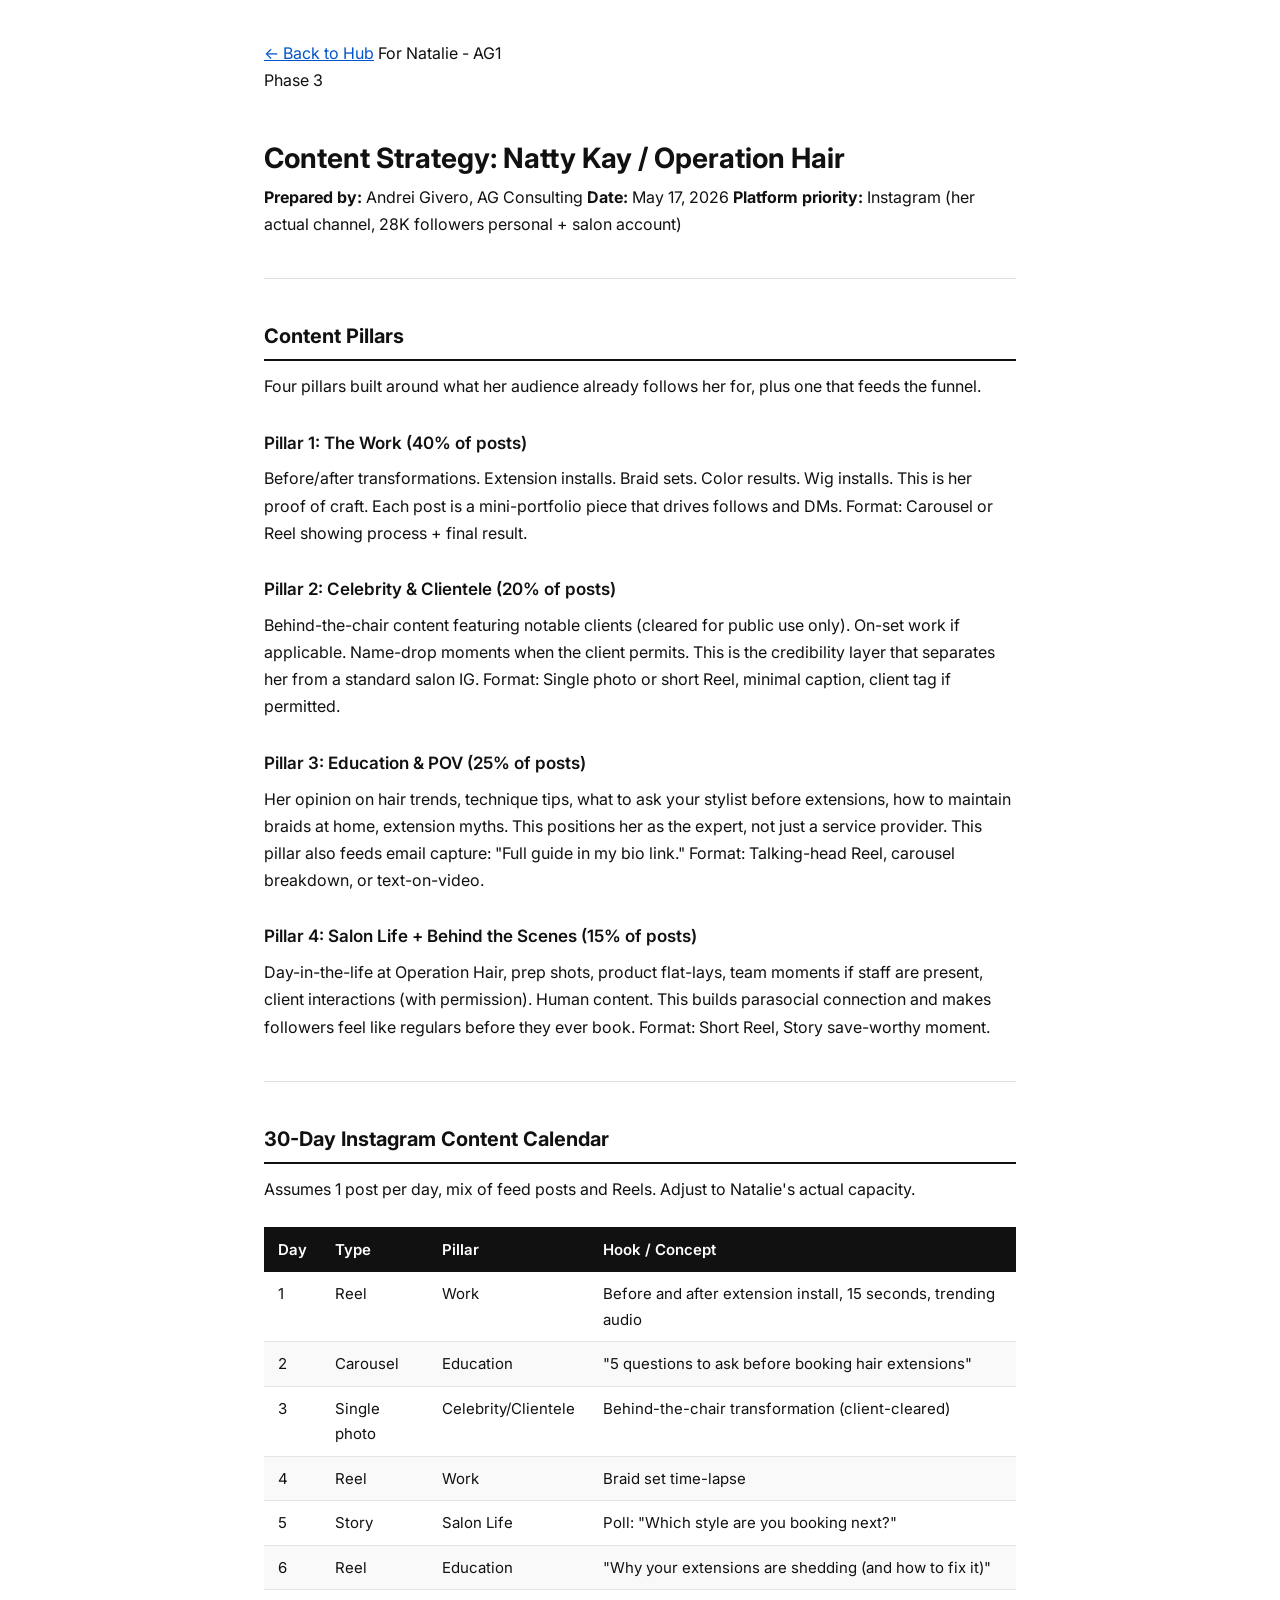
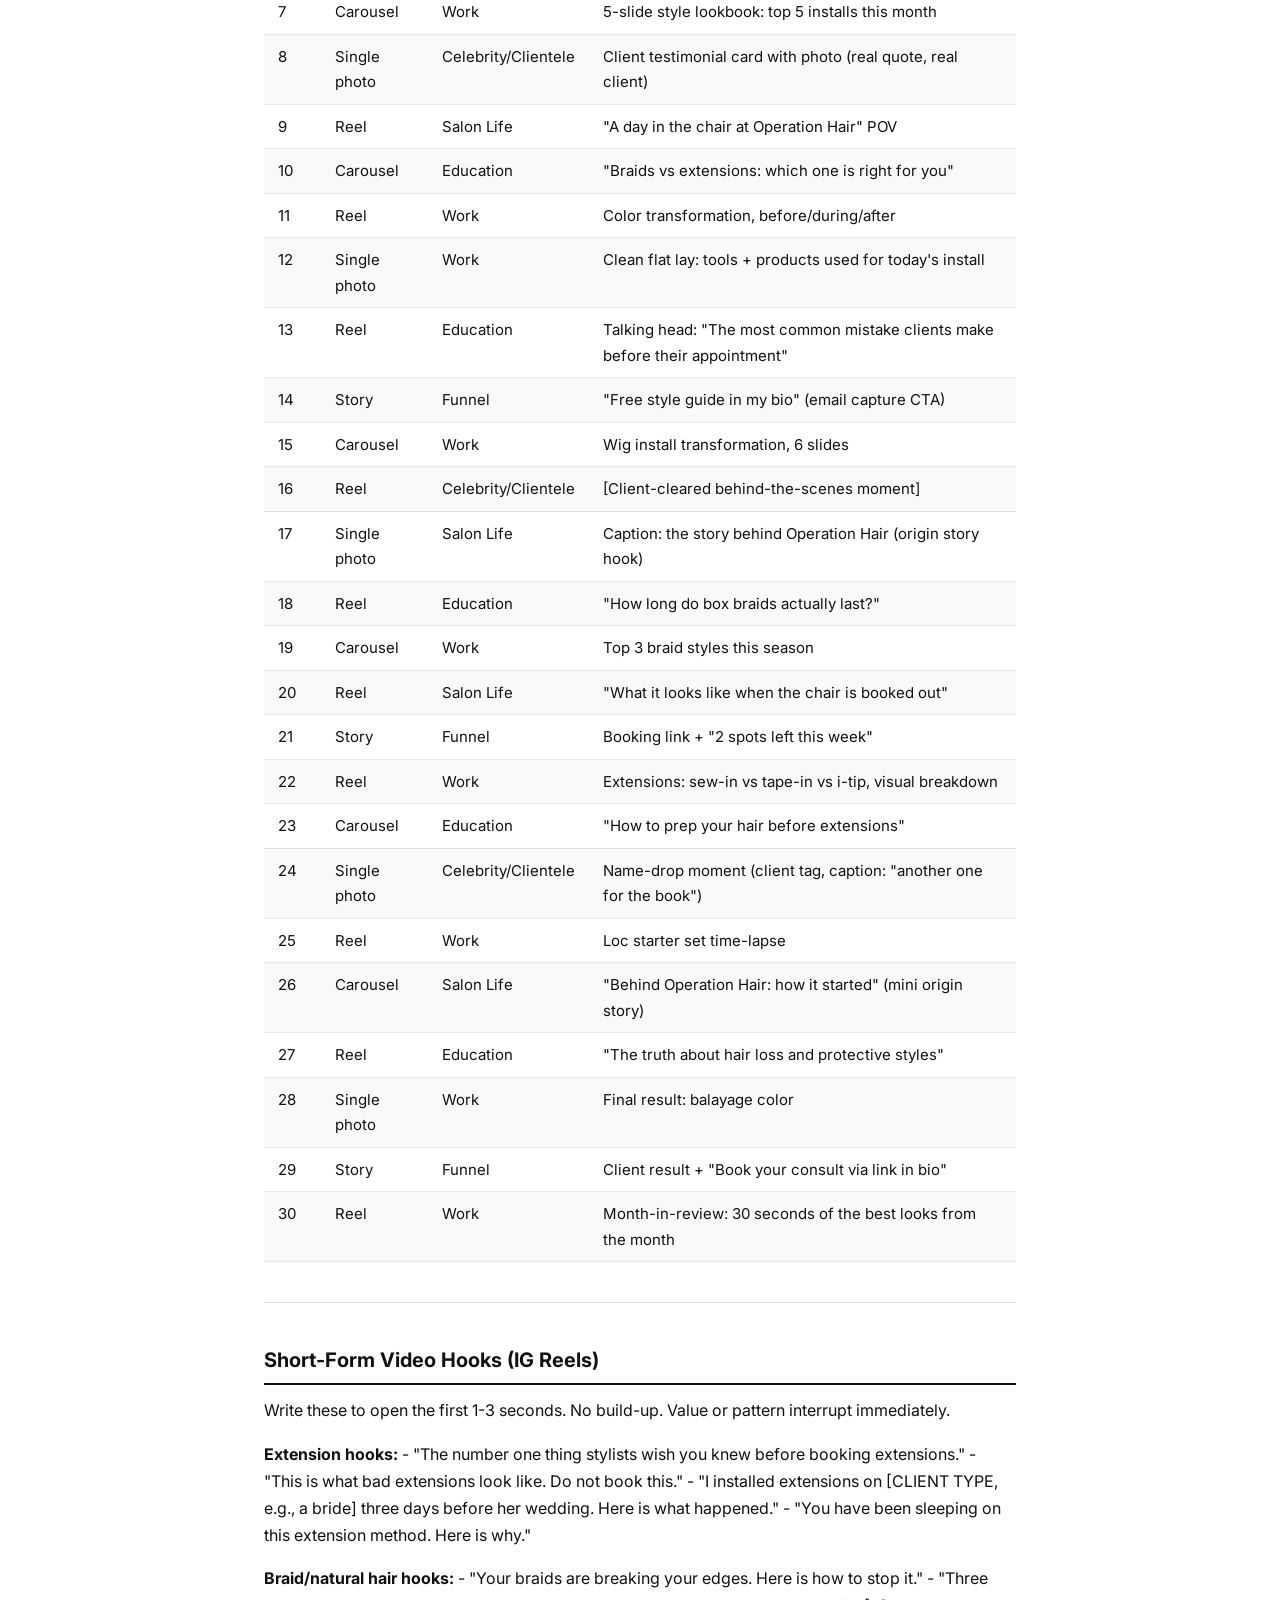
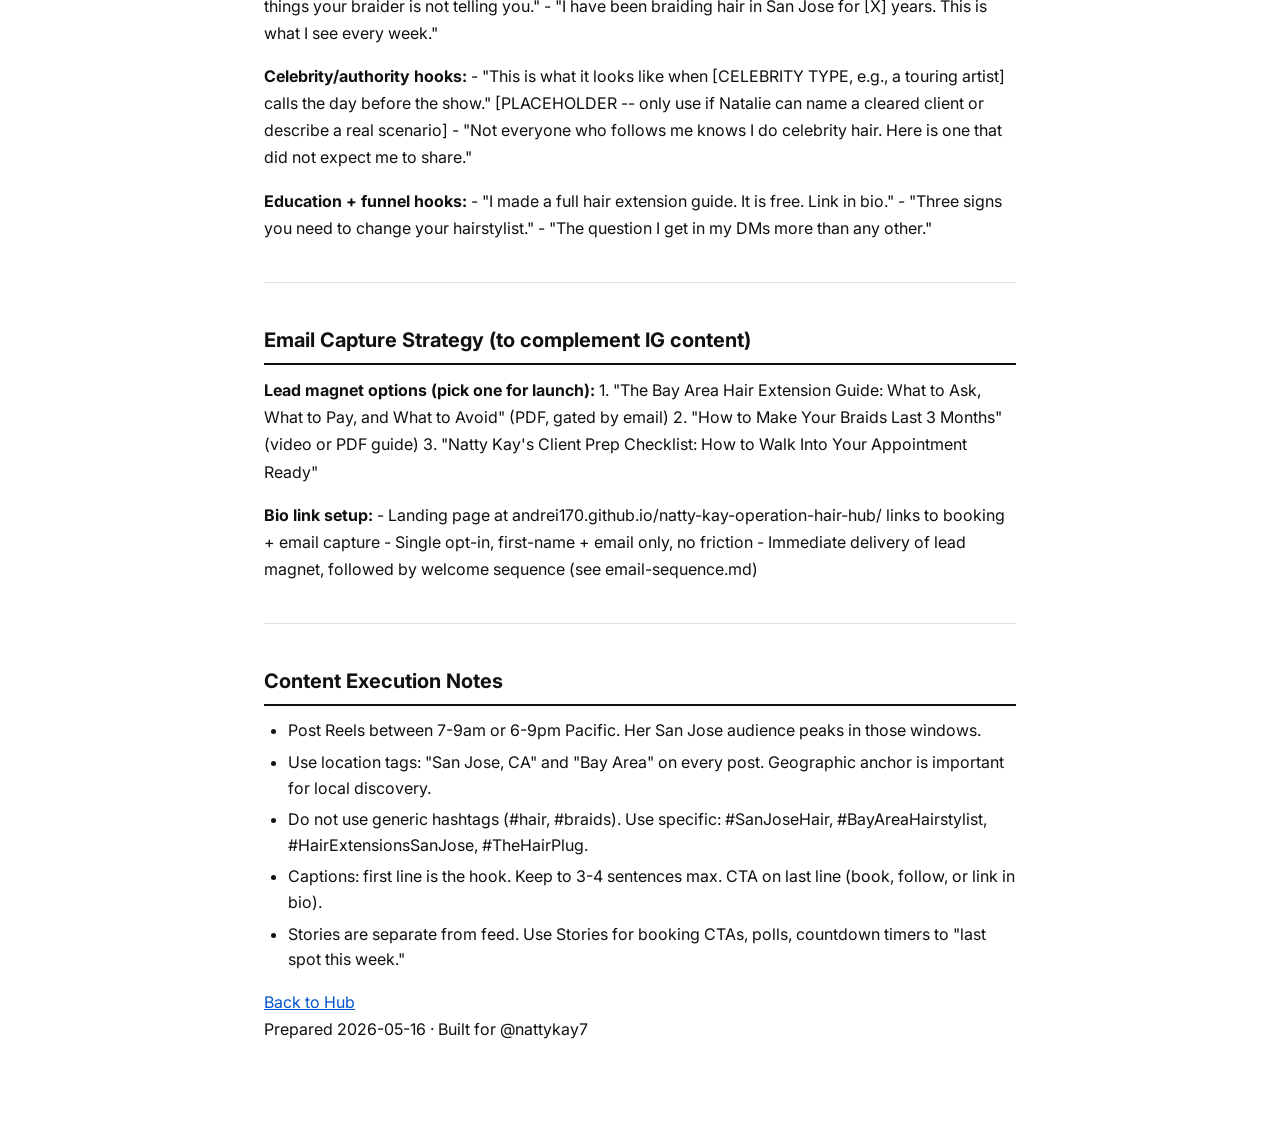
==== content-strategy.html @ c5b00cc5 "Deploy hub + docs + proof" ====
<!DOCTYPE html>
<html lang="en">
<head>
<meta charset="UTF-8">
<meta name="viewport" content="width=device-width, initial-scale=1.0">
<title>Content Strategy - For Natalie - AG1</title>
<meta name="description" content="Content Strategy - built for @nattykay7 by AG1 Consulting.">
<meta name="robots" content="noindex">
<meta property="og:title" content="Content Strategy - For Natalie">
<meta property="og:description" content="Part of the warm-reentry plan built for @nattykay7 by AG1 Consulting.">
<meta property="og:type" content="article">
<meta name="twitter:card" content="summary_large_image">
<link rel="preconnect" href="https://fonts.googleapis.com">
<link rel="preconnect" href="https://fonts.gstatic.com" crossorigin>
<link href="https://fonts.googleapis.com/css2?family=Cormorant+Garamond:wght@400;500;600;700&family=Inter:wght@300;400;500;600;700&display=swap" rel="stylesheet">
<link rel="stylesheet" href="docs.css">
</head>
<body>

<nav class="nav">
  <div class="nav-inner">
    <a href="index.html" class="nav-back"><span class="arrow">&larr;</span> Back to Hub</a>
    <span class="nav-title">For Natalie - AG1</span>
  </div>
</nav>

<article class="doc">
  <header class="doc-header">
    <span class="doc-tag">Phase 3</span>
    <h1>Content Strategy: Natty Kay / Operation Hair</h1>
  </header>

  
<p><strong>Prepared by:</strong> Andrei Givero, AG Consulting
<strong>Date:</strong> May 17, 2026
<strong>Platform priority:</strong> Instagram (her actual channel, 28K followers personal + salon account)</p>
<hr />
<h2>Content Pillars</h2>
<p>Four pillars built around what her audience already follows her for, plus one that feeds the funnel.</p>
<h3>Pillar 1: The Work (40% of posts)</h3>
<p>Before/after transformations. Extension installs. Braid sets. Color results. Wig installs. This is her proof of craft. Each post is a mini-portfolio piece that drives follows and DMs. Format: Carousel or Reel showing process + final result.</p>
<h3>Pillar 2: Celebrity &amp; Clientele (20% of posts)</h3>
<p>Behind-the-chair content featuring notable clients (cleared for public use only). On-set work if applicable. Name-drop moments when the client permits. This is the credibility layer that separates her from a standard salon IG. Format: Single photo or short Reel, minimal caption, client tag if permitted.</p>
<h3>Pillar 3: Education &amp; POV (25% of posts)</h3>
<p>Her opinion on hair trends, technique tips, what to ask your stylist before extensions, how to maintain braids at home, extension myths. This positions her as the expert, not just a service provider. This pillar also feeds email capture: "Full guide in my bio link." Format: Talking-head Reel, carousel breakdown, or text-on-video.</p>
<h3>Pillar 4: Salon Life + Behind the Scenes (15% of posts)</h3>
<p>Day-in-the-life at Operation Hair, prep shots, product flat-lays, team moments if staff are present, client interactions (with permission). Human content. This builds parasocial connection and makes followers feel like regulars before they ever book. Format: Short Reel, Story save-worthy moment.</p>
<hr />
<h2>30-Day Instagram Content Calendar</h2>
<p>Assumes 1 post per day, mix of feed posts and Reels. Adjust to Natalie's actual capacity.</p>
<table>
<thead>
<tr>
<th>Day</th>
<th>Type</th>
<th>Pillar</th>
<th>Hook / Concept</th>
</tr>
</thead>
<tbody>
<tr>
<td>1</td>
<td>Reel</td>
<td>Work</td>
<td>Before and after extension install, 15 seconds, trending audio</td>
</tr>
<tr>
<td>2</td>
<td>Carousel</td>
<td>Education</td>
<td>"5 questions to ask before booking hair extensions"</td>
</tr>
<tr>
<td>3</td>
<td>Single photo</td>
<td>Celebrity/Clientele</td>
<td>Behind-the-chair transformation (client-cleared)</td>
</tr>
<tr>
<td>4</td>
<td>Reel</td>
<td>Work</td>
<td>Braid set time-lapse</td>
</tr>
<tr>
<td>5</td>
<td>Story</td>
<td>Salon Life</td>
<td>Poll: "Which style are you booking next?"</td>
</tr>
<tr>
<td>6</td>
<td>Reel</td>
<td>Education</td>
<td>"Why your extensions are shedding (and how to fix it)"</td>
</tr>
<tr>
<td>7</td>
<td>Carousel</td>
<td>Work</td>
<td>5-slide style lookbook: top 5 installs this month</td>
</tr>
<tr>
<td>8</td>
<td>Single photo</td>
<td>Celebrity/Clientele</td>
<td>Client testimonial card with photo (real quote, real client)</td>
</tr>
<tr>
<td>9</td>
<td>Reel</td>
<td>Salon Life</td>
<td>"A day in the chair at Operation Hair" POV</td>
</tr>
<tr>
<td>10</td>
<td>Carousel</td>
<td>Education</td>
<td>"Braids vs extensions: which one is right for you"</td>
</tr>
<tr>
<td>11</td>
<td>Reel</td>
<td>Work</td>
<td>Color transformation, before/during/after</td>
</tr>
<tr>
<td>12</td>
<td>Single photo</td>
<td>Work</td>
<td>Clean flat lay: tools + products used for today's install</td>
</tr>
<tr>
<td>13</td>
<td>Reel</td>
<td>Education</td>
<td>Talking head: "The most common mistake clients make before their appointment"</td>
</tr>
<tr>
<td>14</td>
<td>Story</td>
<td>Funnel</td>
<td>"Free style guide in my bio" (email capture CTA)</td>
</tr>
<tr>
<td>15</td>
<td>Carousel</td>
<td>Work</td>
<td>Wig install transformation, 6 slides</td>
</tr>
<tr>
<td>16</td>
<td>Reel</td>
<td>Celebrity/Clientele</td>
<td>[Client-cleared behind-the-scenes moment]</td>
</tr>
<tr>
<td>17</td>
<td>Single photo</td>
<td>Salon Life</td>
<td>Caption: the story behind Operation Hair (origin story hook)</td>
</tr>
<tr>
<td>18</td>
<td>Reel</td>
<td>Education</td>
<td>"How long do box braids actually last?"</td>
</tr>
<tr>
<td>19</td>
<td>Carousel</td>
<td>Work</td>
<td>Top 3 braid styles this season</td>
</tr>
<tr>
<td>20</td>
<td>Reel</td>
<td>Salon Life</td>
<td>"What it looks like when the chair is booked out"</td>
</tr>
<tr>
<td>21</td>
<td>Story</td>
<td>Funnel</td>
<td>Booking link + "2 spots left this week"</td>
</tr>
<tr>
<td>22</td>
<td>Reel</td>
<td>Work</td>
<td>Extensions: sew-in vs tape-in vs i-tip, visual breakdown</td>
</tr>
<tr>
<td>23</td>
<td>Carousel</td>
<td>Education</td>
<td>"How to prep your hair before extensions"</td>
</tr>
<tr>
<td>24</td>
<td>Single photo</td>
<td>Celebrity/Clientele</td>
<td>Name-drop moment (client tag, caption: "another one for the book")</td>
</tr>
<tr>
<td>25</td>
<td>Reel</td>
<td>Work</td>
<td>Loc starter set time-lapse</td>
</tr>
<tr>
<td>26</td>
<td>Carousel</td>
<td>Salon Life</td>
<td>"Behind Operation Hair: how it started" (mini origin story)</td>
</tr>
<tr>
<td>27</td>
<td>Reel</td>
<td>Education</td>
<td>"The truth about hair loss and protective styles"</td>
</tr>
<tr>
<td>28</td>
<td>Single photo</td>
<td>Work</td>
<td>Final result: balayage color</td>
</tr>
<tr>
<td>29</td>
<td>Story</td>
<td>Funnel</td>
<td>Client result + "Book your consult via link in bio"</td>
</tr>
<tr>
<td>30</td>
<td>Reel</td>
<td>Work</td>
<td>Month-in-review: 30 seconds of the best looks from the month</td>
</tr>
</tbody>
</table>
<hr />
<h2>Short-Form Video Hooks (IG Reels)</h2>
<p>Write these to open the first 1-3 seconds. No build-up. Value or pattern interrupt immediately.</p>
<p><strong>Extension hooks:</strong>
- "The number one thing stylists wish you knew before booking extensions."
- "This is what bad extensions look like. Do not book this."
- "I installed extensions on [CLIENT TYPE, e.g., a bride] three days before her wedding. Here is what happened."
- "You have been sleeping on this extension method. Here is why."</p>
<p><strong>Braid/natural hair hooks:</strong>
- "Your braids are breaking your edges. Here is how to stop it."
- "Three things your braider is not telling you."
- "I have been braiding hair in San Jose for [X] years. This is what I see every week."</p>
<p><strong>Celebrity/authority hooks:</strong>
- "This is what it looks like when [CELEBRITY TYPE, e.g., a touring artist] calls the day before the show." [PLACEHOLDER -- only use if Natalie can name a cleared client or describe a real scenario]
- "Not everyone who follows me knows I do celebrity hair. Here is one that did not expect me to share."</p>
<p><strong>Education + funnel hooks:</strong>
- "I made a full hair extension guide. It is free. Link in bio."
- "Three signs you need to change your hairstylist."
- "The question I get in my DMs more than any other."</p>
<hr />
<h2>Email Capture Strategy (to complement IG content)</h2>
<p><strong>Lead magnet options (pick one for launch):</strong>
1. "The Bay Area Hair Extension Guide: What to Ask, What to Pay, and What to Avoid" (PDF, gated by email)
2. "How to Make Your Braids Last 3 Months" (video or PDF guide)
3. "Natty Kay's Client Prep Checklist: How to Walk Into Your Appointment Ready"</p>
<p><strong>Bio link setup:</strong>
- Landing page at andrei170.github.io/natty-kay-operation-hair-hub/ links to booking + email capture
- Single opt-in, first-name + email only, no friction
- Immediate delivery of lead magnet, followed by welcome sequence (see email-sequence.md)</p>
<hr />
<h2>Content Execution Notes</h2>
<ul>
<li>Post Reels between 7-9am or 6-9pm Pacific. Her San Jose audience peaks in those windows.</li>
<li>Use location tags: "San Jose, CA" and "Bay Area" on every post. Geographic anchor is important for local discovery.</li>
<li>Do not use generic hashtags (#hair, #braids). Use specific: #SanJoseHair, #BayAreaHairstylist, #HairExtensionsSanJose, #TheHairPlug.</li>
<li>Captions: first line is the hook. Keep to 3-4 sentences max. CTA on last line (book, follow, or link in bio).</li>
<li>Stories are separate from feed. Use Stories for booking CTAs, polls, countdown timers to "last spot this week."</li>
</ul>

  <footer class="doc-footer">
    <a href="index.html" class="doc-footer-link">Back to Hub</a>
    <div class="doc-meta">Prepared 2026-05-16 &middot; Built for @nattykay7</div>
  </footer>
</article>

</body>
</html>
---- docs.css ----
/* Operation Hair Prospect Docs -- AG Consulting */
/* Rule: Legibility beats brand colors. Black text on white. Brand colors only when contrast verified. */

* {
  box-sizing: border-box;
  margin: 0;
  padding: 0;
}

body {
  font-family: 'Inter', -apple-system, BlinkMacSystemFont, 'Segoe UI', Roboto, sans-serif;
  font-size: 16px;
  line-height: 1.7;
  color: #111111;
  background: #ffffff;
  max-width: 800px;
  margin: 0 auto;
  padding: 40px 24px 80px;
}

h1 {
  font-size: 28px;
  font-weight: 700;
  line-height: 1.2;
  color: #111111;
  margin-bottom: 8px;
  margin-top: 48px;
}

h1:first-child {
  margin-top: 0;
}

h2 {
  font-size: 20px;
  font-weight: 700;
  color: #111111;
  margin-top: 40px;
  margin-bottom: 12px;
  border-bottom: 2px solid #111111;
  padding-bottom: 6px;
}

h3 {
  font-size: 17px;
  font-weight: 600;
  color: #111111;
  margin-top: 28px;
  margin-bottom: 8px;
}

h4 {
  font-size: 15px;
  font-weight: 600;
  color: #333333;
  margin-top: 20px;
  margin-bottom: 6px;
  text-transform: uppercase;
  letter-spacing: 0.04em;
}

p {
  color: #111111;
  margin-bottom: 16px;
}

strong {
  font-weight: 700;
  color: #111111;
}

em {
  font-style: italic;
  color: #333333;
}

a {
  color: #0055cc;
  text-decoration: underline;
}

a:hover {
  color: #003a8c;
}

ul, ol {
  margin: 0 0 16px 24px;
  color: #111111;
}

li {
  margin-bottom: 6px;
  line-height: 1.6;
}

table {
  width: 100%;
  border-collapse: collapse;
  margin: 24px 0;
  font-size: 15px;
}

th {
  background: #111111;
  color: #ffffff;
  text-align: left;
  padding: 10px 14px;
  font-weight: 600;
}

td {
  padding: 9px 14px;
  border-bottom: 1px solid #e5e5e5;
  color: #111111;
  vertical-align: top;
}

tr:nth-child(even) td {
  background: #f9f9f9;
}

blockquote {
  border-left: 4px solid #111111;
  margin: 20px 0;
  padding: 12px 20px;
  background: #f5f5f5;
  color: #333333;
  font-style: italic;
}

code {
  font-family: 'Courier New', Courier, monospace;
  background: #f0f0f0;
  padding: 2px 6px;
  border-radius: 3px;
  font-size: 14px;
  color: #111111;
}

pre {
  background: #f0f0f0;
  padding: 16px;
  border-radius: 4px;
  overflow-x: auto;
  margin: 20px 0;
}

pre code {
  background: none;
  padding: 0;
}

hr {
  border: none;
  border-top: 1px solid #e0e0e0;
  margin: 40px 0;
}

.meta {
  font-size: 13px;
  color: #666666;
  margin-bottom: 32px;
}

.placeholder {
  background: #fff8e1;
  border: 1px solid #f0c040;
  border-radius: 3px;
  padding: 2px 6px;
  font-size: 13px;
  color: #7a5a00;
}

/* Print */
@media print {
  body {
    padding: 20px;
    font-size: 14px;
  }
  h1 { font-size: 22px; }
  h2 { font-size: 17px; }
  a { color: #111111; text-decoration: none; }
}
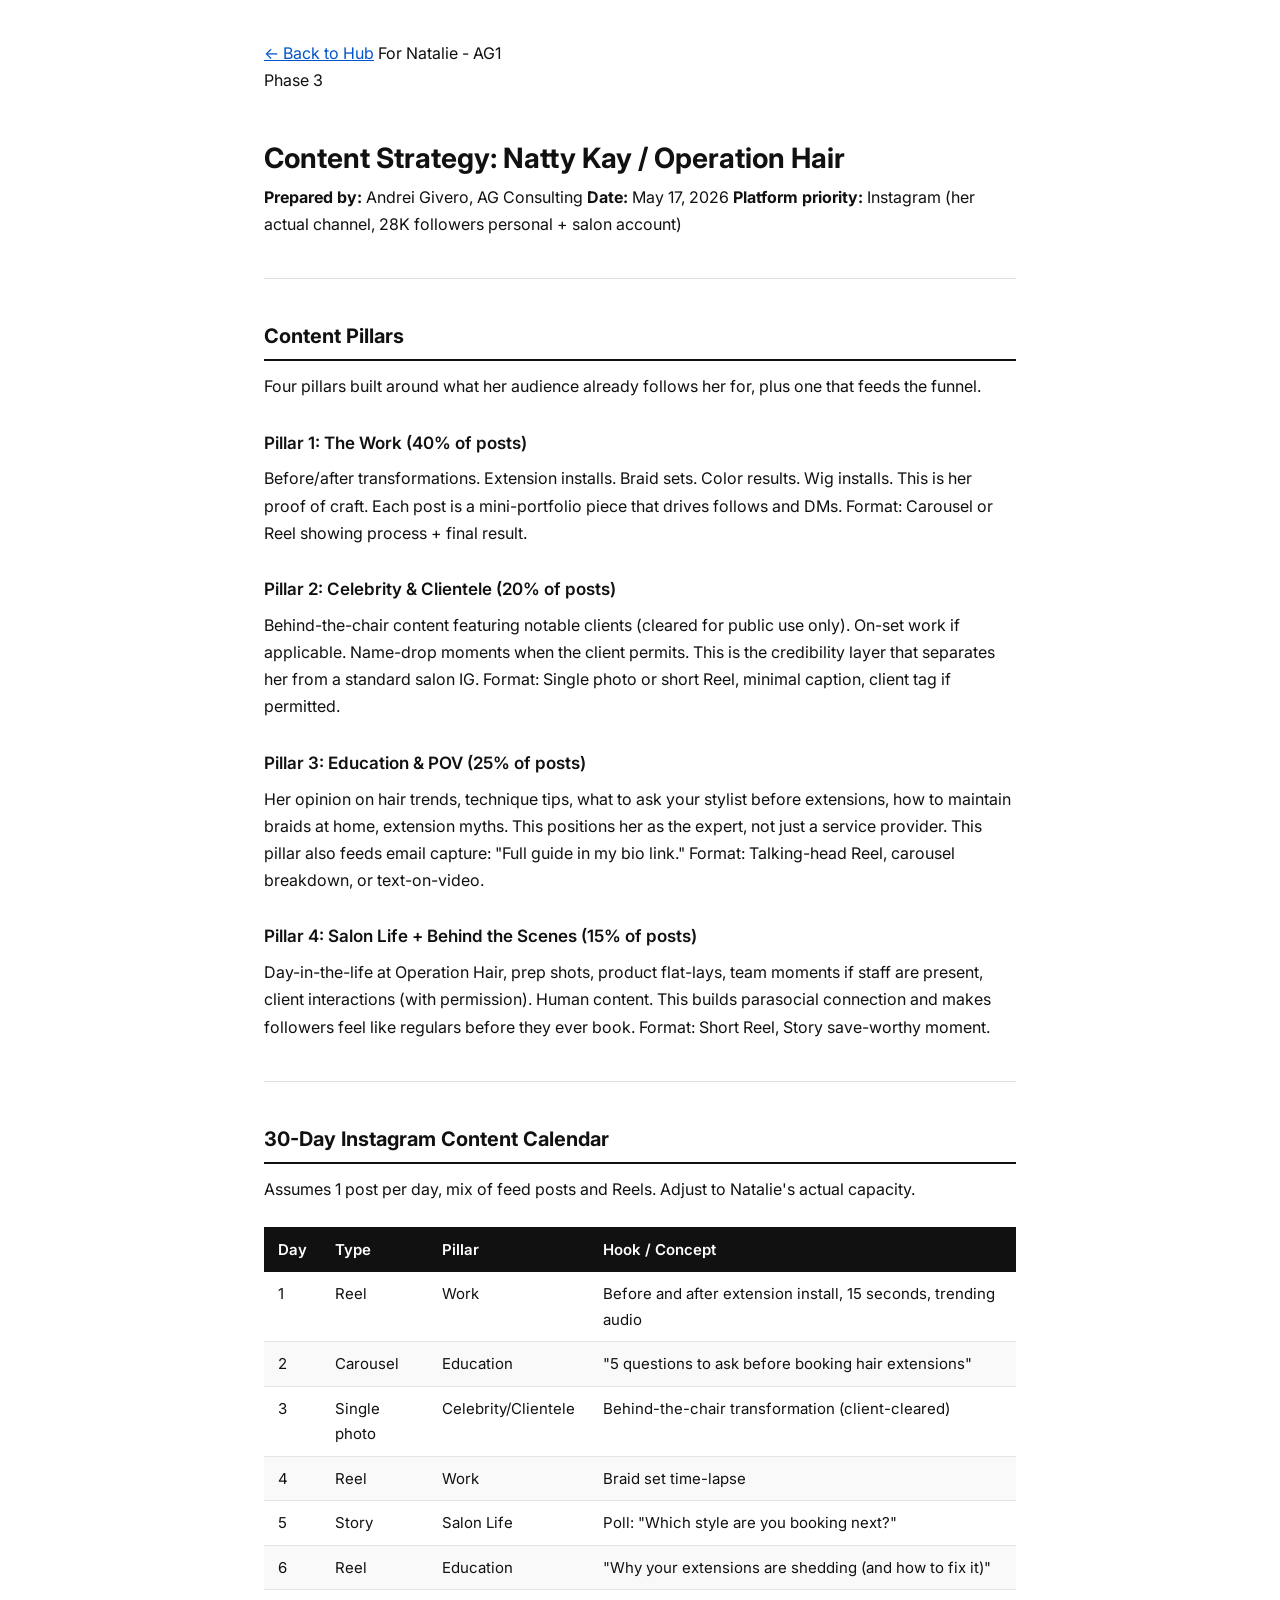
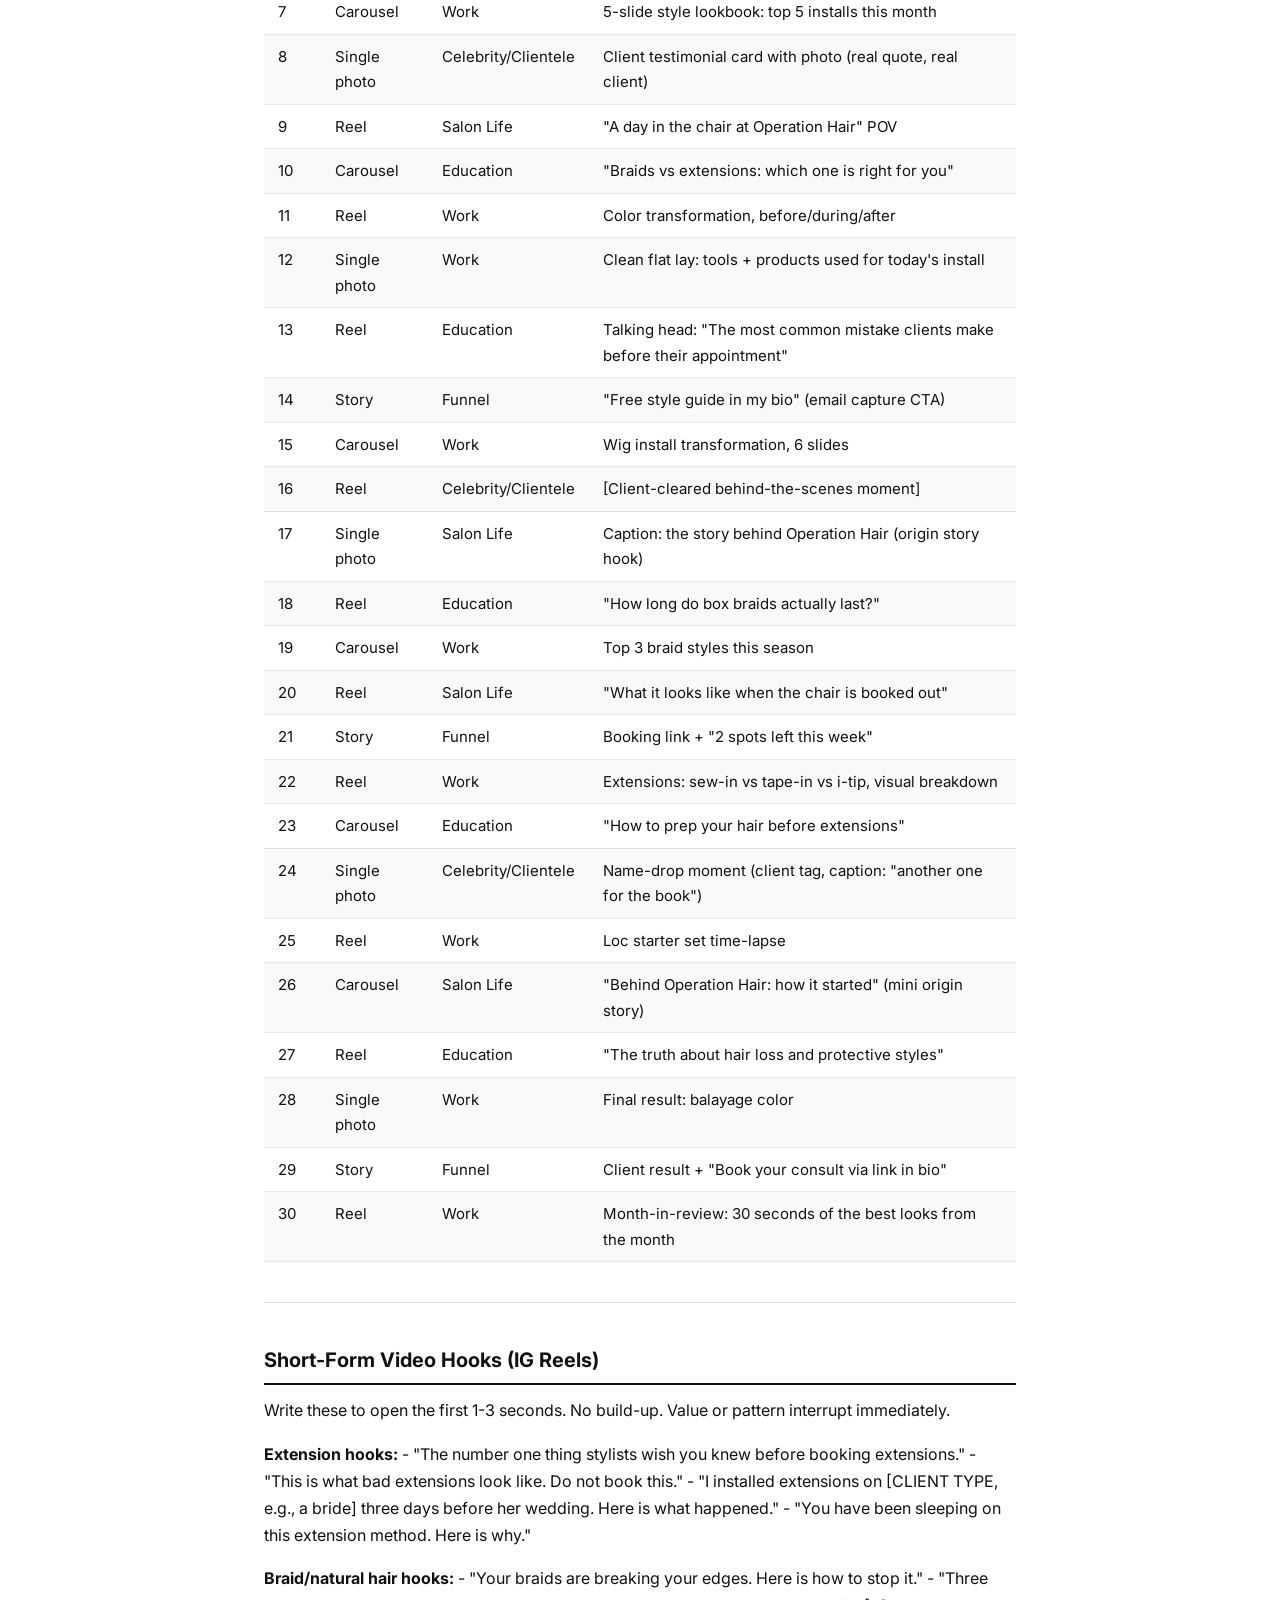
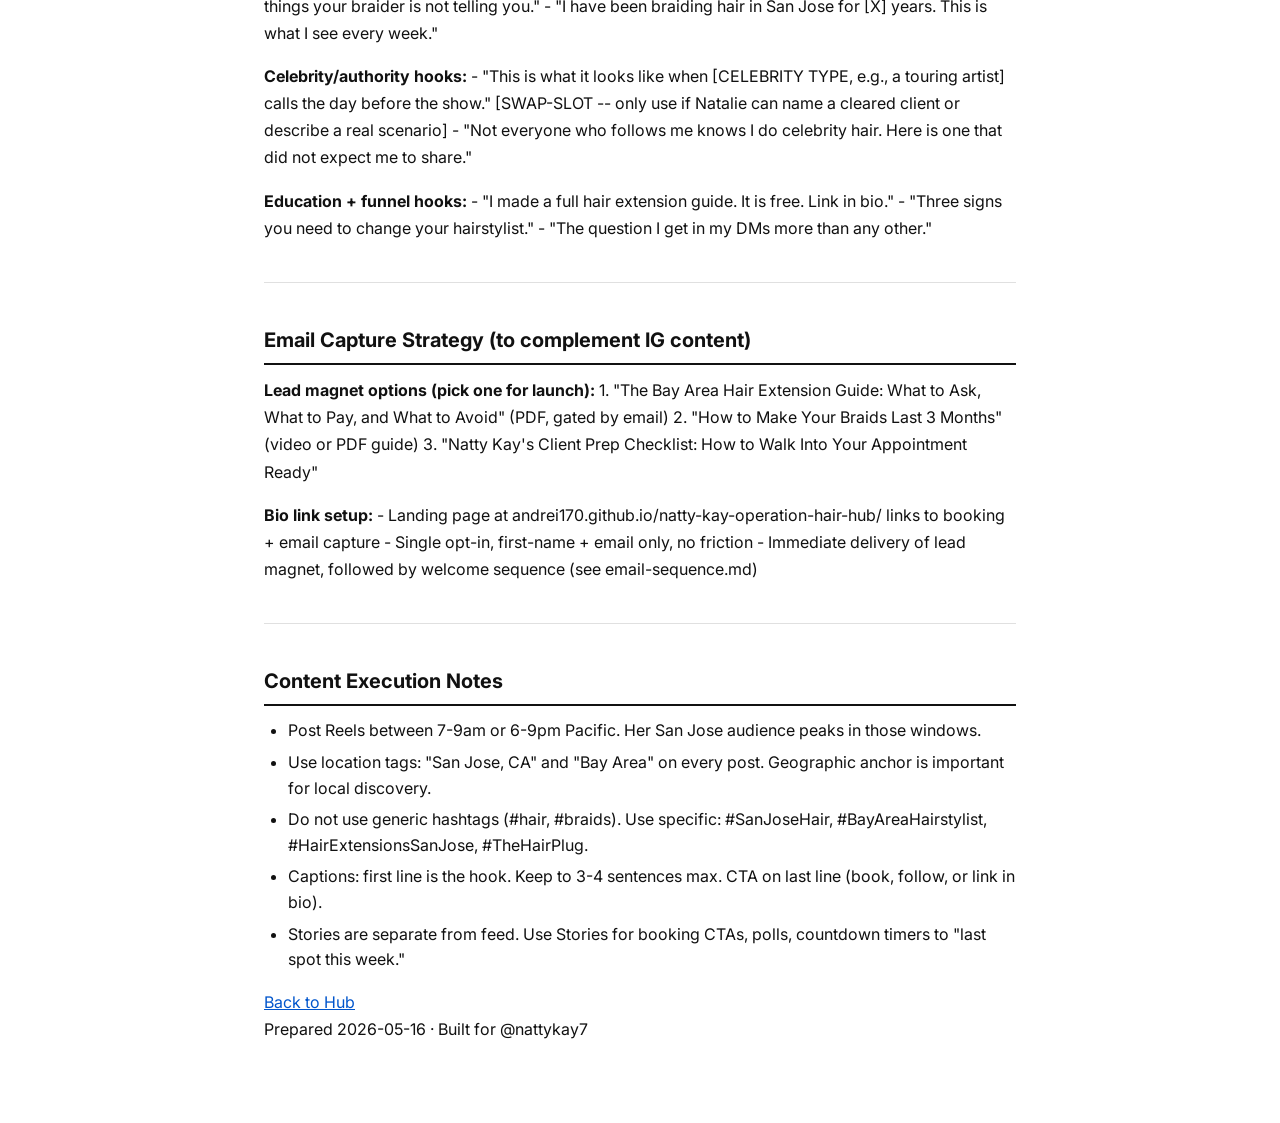
==== commit 55def486: "Deploy hub + docs + proof" ====
--- a/content-strategy.html
+++ b/content-strategy.html
@@ -253,7 +253,7 @@
 - "Three things your braider is not telling you."
 - "I have been braiding hair in San Jose for [X] years. This is what I see every week."</p>
 <p><strong>Celebrity/authority hooks:</strong>
-- "This is what it looks like when [CELEBRITY TYPE, e.g., a touring artist] calls the day before the show." [PLACEHOLDER -- only use if Natalie can name a cleared client or describe a real scenario]
+- "This is what it looks like when [CELEBRITY TYPE, e.g., a touring artist] calls the day before the show." [SWAP-SLOT -- only use if Natalie can name a cleared client or describe a real scenario]
 - "Not everyone who follows me knows I do celebrity hair. Here is one that did not expect me to share."</p>
 <p><strong>Education + funnel hooks:</strong>
 - "I made a full hair extension guide. It is free. Link in bio."
